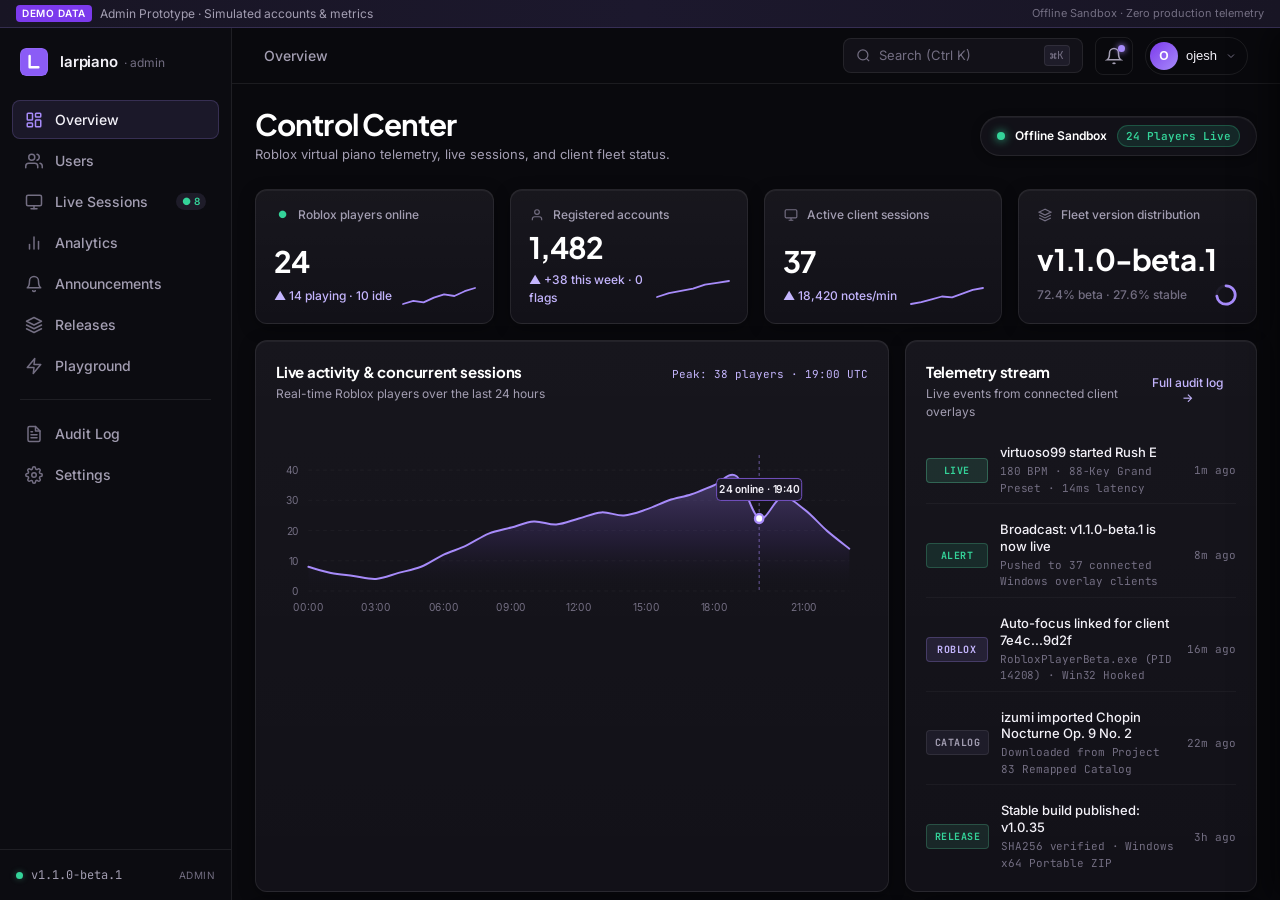
==== admin-preview/index.html @ d79ecd43 "feat(admin): track complete modern control center frontend assets and components" ====
<!DOCTYPE html>
<html lang="en">
<head>
  <meta charset="UTF-8" />
  <meta name="viewport" content="width=device-width, initial-scale=1.0" />
  <title>Larpiano Control Center — Admin Preview</title>
  <link rel="icon" type="image/svg+xml" href="assets/logo.svg" />

  <!-- Google Fonts: Plus Jakarta Sans, Inter & JetBrains Mono -->
  <link rel="preconnect" href="https://fonts.googleapis.com" />
  <link rel="preconnect" href="https://fonts.gstatic.com" crossorigin />
  <link href="https://fonts.googleapis.com/css2?family=Plus+Jakarta+Sans:wght@400;500;600;700;800&family=Inter:wght@400;500;600;700&family=JetBrains+Mono:wght@400;500;600&display=swap" rel="stylesheet" />

  <!-- CSS Design Tokens, Layout & Components -->
  <link rel="stylesheet" href="css/tokens.css?v=4.1.0" />
  <link rel="stylesheet" href="css/layout.css?v=4.1.0" />
  <link rel="stylesheet" href="css/components.css?v=4.1.0" />
  <link rel="stylesheet" href="css/pages.css?v=4.1.0" />
</head>
<body>

  <!-- Top Demo Data Indicator Banner -->
  <header class="demo-banner">
    <div class="demo-banner-left">
      <span class="demo-tag">DEMO DATA</span>
      <span class="demo-banner-text">Admin Prototype · Simulated accounts &amp; metrics</span>
    </div>
    <div class="demo-banner-right">
      <span>Offline Sandbox · Zero production telemetry</span>
    </div>
  </header>

  <!-- Main Application Frame -->
  <div class="app-layout">

    <!-- Left Navigation Rail -->
    <aside class="app-sidebar" id="app-sidebar">
      <!-- Brand Block -->
      <a href="#/overview" class="sidebar-brand">
        <img src="assets/logo.svg" alt="Larpiano" class="sidebar-logo-icon" />
        <div class="sidebar-brand-text">
          <span class="brand-name">larpiano</span>
          <span class="brand-desc">· admin</span>
        </div>
      </a>

      <!-- Primary Navigation -->
      <nav class="sidebar-nav-container">
        <!-- 1. Overview -->
        <a href="#/overview" class="nav-item active" data-route="overview">
          <span class="nav-icon">
            <svg width="18" height="18" viewBox="0 0 24 24" fill="none" stroke="currentColor" stroke-width="2" stroke-linecap="round" stroke-linejoin="round">
              <rect x="3" y="3" width="7" height="9" rx="1"/><rect x="14" y="3" width="7" height="5" rx="1"/><rect x="14" y="12" width="7" height="9" rx="1"/><rect x="3" y="16" width="7" height="5" rx="1"/>
            </svg>
          </span>
          <span class="nav-label">Overview</span>
        </a>

        <!-- 2. Users -->
        <a href="#/users" class="nav-item" data-route="users">
          <span class="nav-icon">
            <svg width="18" height="18" viewBox="0 0 24 24" fill="none" stroke="currentColor" stroke-width="2" stroke-linecap="round" stroke-linejoin="round">
              <path d="M17 21v-2a4 4 0 0 0-4-4H5a4 4 0 0 0-4 4v2"/><circle cx="9" cy="7" r="4"/><path d="M23 21v-2a4 4 0 0 0-3-3.87"/><path d="M16 3.13a4 4 0 0 1 0 7.75"/>
            </svg>
          </span>
          <span class="nav-label">Users</span>
        </a>

        <!-- 3. Live Sessions -->
        <a href="#/sessions" class="nav-item" data-route="sessions">
          <span class="nav-icon">
            <svg width="18" height="18" viewBox="0 0 24 24" fill="none" stroke="currentColor" stroke-width="2" stroke-linecap="round" stroke-linejoin="round">
              <rect x="2" y="3" width="20" height="14" rx="2"/><line x1="8" y1="21" x2="16" y2="21"/><line x1="12" y1="17" x2="12" y2="21"/>
            </svg>
          </span>
          <span class="nav-label">Live Sessions</span>
          <span class="nav-badge" style="color: var(--success); font-size: 10px;">● 8</span>
        </a>

        <!-- 4. Analytics -->
        <a href="#/analytics" class="nav-item" data-route="analytics">
          <span class="nav-icon">
            <svg width="18" height="18" viewBox="0 0 24 24" fill="none" stroke="currentColor" stroke-width="2" stroke-linecap="round" stroke-linejoin="round">
              <line x1="18" y1="20" x2="18" y2="10"/><line x1="12" y1="20" x2="12" y2="4"/><line x1="6" y1="20" x2="6" y2="14"/>
            </svg>
          </span>
          <span class="nav-label">Analytics</span>
        </a>

        <!-- 5. Announcements -->
        <a href="#/announcements" class="nav-item" data-route="announcements">
          <span class="nav-icon">
            <svg width="18" height="18" viewBox="0 0 24 24" fill="none" stroke="currentColor" stroke-width="2" stroke-linecap="round" stroke-linejoin="round">
              <path d="M18 8A6 6 0 0 0 6 8c0 7-3 9-3 9h18s-3-2-3-9"/><path d="M13.73 21a2 2 0 0 1-3.46 0"/>
            </svg>
          </span>
          <span class="nav-label">Announcements</span>
        </a>

        <!-- 6. Releases -->
        <a href="#/releases" class="nav-item" data-route="releases">
          <span class="nav-icon">
            <svg width="18" height="18" viewBox="0 0 24 24" fill="none" stroke="currentColor" stroke-width="2" stroke-linecap="round" stroke-linejoin="round">
              <polygon points="12 2 2 7 12 12 22 7 12 2"/><polyline points="2 17 12 22 22 17"/><polyline points="2 12 12 17 22 12"/>
            </svg>
          </span>
          <span class="nav-label">Releases</span>
        </a>

        <!-- 7. Playground -->
        <a href="#/playground" class="nav-item" data-route="playground">
          <span class="nav-icon">
            <svg width="18" height="18" viewBox="0 0 24 24" fill="none" stroke="currentColor" stroke-width="2" stroke-linecap="round" stroke-linejoin="round">
              <polygon points="13 2 3 14 12 14 11 22 21 10 12 10 13 2"/>
            </svg>
          </span>
          <span class="nav-label">Playground</span>
        </a>

        <!-- Divider -->
        <div class="sidebar-divider"></div>

        <!-- 8. Audit Log -->
        <a href="#/audit" class="nav-item" data-route="audit">
          <span class="nav-icon">
            <svg width="18" height="18" viewBox="0 0 24 24" fill="none" stroke="currentColor" stroke-width="2" stroke-linecap="round" stroke-linejoin="round">
              <path d="M14 2H6a2 2 0 0 0-2 2v16a2 2 0 0 0 2 2h12a2 2 0 0 0 2-2V8z"/><polyline points="14 2 14 8 20 8"/><line x1="16" y1="13" x2="8" y2="13"/><line x1="16" y1="17" x2="8" y2="17"/><polyline points="10 9 9 9 8 9"/>
            </svg>
          </span>
          <span class="nav-label">Audit Log</span>
        </a>

        <!-- 9. Settings -->
        <a href="#/settings" class="nav-item" data-route="settings">
          <span class="nav-icon">
            <svg width="18" height="18" viewBox="0 0 24 24" fill="none" stroke="currentColor" stroke-width="2" stroke-linecap="round" stroke-linejoin="round">
              <circle cx="12" cy="12" r="3"/><path d="M19.4 15a1.65 1.65 0 0 0 .33 1.82l.06.06a2 2 0 0 1 0 2.83 2 2 0 0 1-2.83 0l-.06-.06a1.65 1.65 0 0 0-1.82-.33 1.65 1.65 0 0 0-1 1.51V21a2 2 0 0 1-2 2 2 2 0 0 1-2-2v-.09A1.65 1.65 0 0 0 9 19.4a1.65 1.65 0 0 0-1.82.33l-.06.06a2 2 0 0 1-2.83 0 2 2 0 0 1 0-2.83l.06-.06a1.65 1.65 0 0 0 .33-1.82 1.65 1.65 0 0 0-1.51-1H3a2 2 0 0 1-2-2 2 2 0 0 1 2-2h.09A1.65 1.65 0 0 0 4.6 9a1.65 1.65 0 0 0-.33-1.82l-.06-.06a2 2 0 0 1 0-2.83 2 2 0 0 1 2.83 0l.06.06a1.65 1.65 0 0 0 1.82.33H9a1.65 1.65 0 0 0 1-1.51V3a2 2 0 0 1 2-2 2 2 0 0 1 2 2v.09a1.65 1.65 0 0 0 1 1.51 1.65 1.65 0 0 0 1.82-.33l.06-.06a2 2 0 0 1 2.83 0 2 2 0 0 1 0 2.83l-.06.06a1.65 1.65 0 0 0-.33 1.82V9a1.65 1.65 0 0 0 1.51 1H21a2 2 0 0 1 2 2 2 2 0 0 1-2 2h-.09a1.65 1.65 0 0 0-1.51 1z"/>
            </svg>
          </span>
          <span class="nav-label">Settings</span>
        </a>
      </nav>

      <!-- Sidebar Footer -->
      <footer class="sidebar-footer">
        <div class="sidebar-version">
          <span class="status-dot"></span>
          <span>v1.1.0-beta.1</span>
        </div>
        <span style="font-size: 10px; color: var(--subtle); text-transform: uppercase; letter-spacing: 0.05em;">Admin</span>
      </footer>
    </aside>

    <!-- Main Content Region -->
    <main class="app-main">
      <!-- Top Header -->
      <header class="app-header">
        <div class="header-left">
          <button id="mobile-menu-toggle" class="mobile-nav-toggle" aria-label="Toggle Menu">
            <svg width="20" height="20" viewBox="0 0 24 24" fill="none" stroke="currentColor" stroke-width="2"><line x1="3" y1="12" x2="21" y2="12"/><line x1="3" y1="6" x2="21" y2="21"/><line x1="3" y1="18" x2="21" y2="18"/></svg>
          </button>
          <div class="header-breadcrumb" id="header-breadcrumb">Overview</div>
        </div>

        <div class="header-right">
          <!-- Search Field Trigger -->
          <div class="header-search" id="header-search-bar" role="button" tabindex="0">
            <svg class="search-icon" viewBox="0 0 24 24" fill="none" stroke="currentColor" stroke-width="2">
              <circle cx="11" cy="11" r="8"/><line x1="21" y1="21" x2="16.65" y2="16.65"/>
            </svg>
            <span class="search-placeholder">Search (Ctrl K)</span>
            <span class="search-shortcut">⌘K</span>
          </div>

          <!-- Notification Bell -->
          <div style="position: relative;">
            <button class="header-btn" id="header-notif-btn" aria-label="Notifications">
              <svg width="18" height="18" viewBox="0 0 24 24" fill="none" stroke="currentColor" stroke-width="2">
                <path d="M18 8A6 6 0 0 0 6 8c0 7-3 9-3 9h18s-3-2-3-9"/><path d="M13.73 21a2 2 0 0 1-3.46 0"/>
              </svg>
              <span class="notification-badge"></span>
            </button>

            <!-- Notification Popover -->
            <div class="popover-menu" id="notif-popover" style="width: 300px; padding: 0;">
              <div style="padding: 10px 14px; border-bottom: 1px solid var(--border); font-size: 12px; font-weight: 600; color: var(--text); display: flex; justify-content: space-between;">
                <span>Notifications (Demo)</span>
                <span style="color: var(--accent-soft);">3 new</span>
              </div>
              <div id="notif-list"></div>
            </div>
          </div>

          <!-- Admin Profile Pill -->
          <div style="position: relative;">
            <button class="header-profile-btn" id="header-profile-btn">
              <div class="profile-avatar">O</div>
              <span class="profile-name">ojesh</span>
              <svg width="12" height="12" viewBox="0 0 24 24" fill="none" stroke="currentColor" stroke-width="2" style="color: var(--subtle);"><polyline points="6 9 12 15 18 9"/></svg>
            </button>

            <!-- Profile Popover -->
            <div class="popover-menu" id="profile-popover">
              <div style="padding: 8px 12px; border-bottom: 1px solid var(--border-subtle); margin-bottom: 4px;">
                <div style="font-size: 13px; font-weight: 600; color: var(--text);">ojesh (Owner)</div>
                <div style="font-size: 11px; color: var(--subtle);">admin@larpiano.internal</div>
              </div>
              <div class="popover-item" id="profile-action-settings">
                <span>⚙️</span> Control Center Settings
              </div>
              <div class="popover-item" id="profile-action-signout" style="color: var(--danger);">
                <span>🚪</span> Sign out (Demo)
              </div>
            </div>
          </div>
        </div>
      </header>

      <!-- Scrollable Page Container -->
      <section class="app-viewport" id="page-viewport">
        <!-- Rendered by active page module -->
      </section>
    </main>
  </div>

  <!-- Mobile Backdrop -->
  <div class="app-backdrop" id="app-backdrop"></div>

  <!-- Slide-Over User Detail Drawer -->
  <div class="drawer" id="user-drawer">
    <div class="drawer-header">
      <h3 style="font-size: var(--text-md); font-weight: 600; color: var(--text);">User Details</h3>
      <button class="btn btn-ghost btn-icon" id="drawer-close-btn" aria-label="Close">✕</button>
    </div>
    <div class="drawer-body" id="drawer-user-content">
      <!-- Populated dynamically -->
    </div>
  </div>
  <div class="app-backdrop" id="drawer-backdrop"></div>

  <!-- Announcement Composer Modal -->
  <div class="modal-overlay" id="announcement-modal">
    <div class="modal-card">
      <div class="modal-header">
        <h3 style="font-size: var(--text-md); font-weight: 600; color: var(--text);">Compose Announcement</h3>
        <button class="btn btn-ghost btn-icon" id="modal-anc-close-btn" aria-label="Close">✕</button>
      </div>
      <div class="modal-body">
        <div class="form-group">
          <label class="form-label">Announcement Title</label>
          <input type="text" id="anc-input-title" class="form-input" placeholder="e.g. v1.1.0-beta.2 is now available" />
        </div>
        <div class="form-group">
          <label class="form-label">Audience Target</label>
          <select id="anc-select-audience" class="form-select">
            <option value="Global">Global (All clients)</option>
            <option value="Beta testers">Beta testers</option>
            <option value="Selected opt-in group">Selected opt-in group</option>
          </select>
        </div>
        <div class="form-group">
          <label class="form-label">Message Content (Safe plain text)</label>
          <textarea id="anc-input-msg" class="form-textarea" placeholder="Write release notes or maintenance notice here..."></textarea>
        </div>

        <!-- Real-time Live Preview -->
        <div class="announcement-preview-box">
          <div class="announcement-preview-header">In-App Live Preview</div>
          <div style="font-size: 14px; font-weight: 600; color: var(--text); margin-bottom: 4px;" id="preview-anc-title">Announcement Title</div>
          <div style="font-size: 12px; color: var(--muted); margin-bottom: 8px;" id="preview-anc-msg">Announcement message content will appear here...</div>
          <div style="font-size: 10px; color: var(--subtle);">Target: <span id="preview-anc-aud" style="color: var(--accent-soft);">Global</span> · Safe rendering preview</div>
        </div>
      </div>
      <div class="modal-footer">
        <button class="btn btn-ghost" id="modal-anc-cancel-btn">Cancel</button>
        <button class="btn btn-secondary" id="modal-anc-save-draft">Save Draft</button>
        <button class="btn btn-primary" id="modal-anc-publish">Publish (Preview)</button>
      </div>
    </div>
  </div>

  <!-- Release Notes & Draft Modal -->
  <div class="modal-overlay" id="release-modal">
    <div class="modal-card">
      <div class="modal-header">
        <h3 id="modal-rel-title" style="font-size: var(--text-md); font-weight: 600; color: var(--text);">Release Details</h3>
        <button class="btn btn-ghost btn-icon" id="modal-rel-close-btn" aria-label="Close">✕</button>
      </div>
      <div class="modal-body" id="modal-rel-body">
        <!-- Injected dynamically -->
      </div>
      <div class="modal-footer">
        <button class="btn btn-secondary" id="modal-rel-done-btn">Done</button>
      </div>
    </div>
  </div>

  <!-- Command Palette / Global Search Modal (Ctrl + K) -->
  <div class="modal-overlay" id="search-modal">
    <div class="modal-card" style="max-width: 520px;">
      <div style="padding: 12px 16px; border-bottom: 1px solid var(--border); display: flex; align-items: center; gap: 10px;">
        <svg width="18" height="18" viewBox="0 0 24 24" fill="none" stroke="currentColor" stroke-width="2" style="color: var(--accent-soft);"><circle cx="11" cy="11" r="8"/><line x1="21" y1="21" x2="16.65" y2="16.65"/></svg>
        <input type="text" id="search-modal-input" placeholder="Type a page, user, or action..." style="flex: 1; background: transparent; border: none; outline: none; color: var(--text); font-size: 15px; font-family: var(--font-sans);" />
        <button class="btn btn-ghost btn-icon" id="search-modal-close" style="width: 24px; height: 24px; font-size: 12px;">✕</button>
      </div>
      <div id="search-modal-results" style="max-height: 340px; overflow-y: auto; padding: 8px;">
        <!-- Populated dynamically -->
      </div>
    </div>
  </div>

  <!-- Fullscreen Celebration Particles Canvas -->
  <canvas id="confetti-canvas"></canvas>

  <!-- ES Module Application Coordinator -->
  <script type="module" src="js/app.js?v=4.1.0"></script>
</body>
</html>
---- admin-preview/css/tokens.css ----
/* ==========================================================================
   LARPIANO CONTROL CENTER — DESIGN TOKENS
   Modern, Precision Audio/Gaming Admin System
   ========================================================================== */

:root {
  /* Color Palette — Deep OLED & Refined Charcoal */
  --bg: #09090D;             /* Main page background */
  --sidebar: #0C0C11;        /* Navigation rail */
  --surface: #121118;        /* Main cards and table surfaces */
  --surface-raised: #181622; /* Hovered / elevated cards */
  --surface-soft: #1E1C29;   /* Inputs, badges, secondary blocks */
  --surface-active: #252233; /* Active/pressed row state */
  --border: rgba(255, 255, 255, 0.08); /* Crisp modern border */
  --border-subtle: rgba(255, 255, 255, 0.04);
  --border-focus: #8B5CF6;
  --border-accent: rgba(167, 139, 250, 0.28);

  /* Text & Content */
  --text: #F3F1F8;           /* Primary text */
  --muted: #A39EB2;          /* Secondary supporting text */
  --subtle: #736E82;         /* Quiet timestamps & metadata */

  /* Lavender / Violet Accents */
  --accent: #A78BFA;         /* Primary accent */
  --accent-soft: #C4B5FD;    /* High-contrast lavender */
  --accent-deep: #7C3AED;    /* Deep purple */
  --accent-glow: rgba(167, 139, 250, 0.18);
  --accent-tint: rgba(167, 139, 250, 0.10);

  /* Status Colors */
  --success: #34D399;        /* Online / playing */
  --success-bg: rgba(52, 211, 153, 0.12);
  --warning: #FBBF24;        /* Idle / scheduled */
  --warning-bg: rgba(251, 191, 36, 0.12);
  --danger: #F87171;         /* Suspended / error */
  --danger-bg: rgba(248, 113, 113, 0.12);
  --offline: #6B7280;        /* Offline */

  /* Typography — Clean, Bold, Modern Sans */
  --font-display: "Plus Jakarta Sans", "Inter", -apple-system, BlinkMacSystemFont, "Segoe UI", sans-serif;
  --font-serif: "Plus Jakarta Sans", "Inter", sans-serif; /* Replaced spindly serif with modern display */
  --font-sans: "Inter", "Plus Jakarta Sans", -apple-system, BlinkMacSystemFont, sans-serif;
  --font-mono: "JetBrains Mono", ui-monospace, SFMono-Regular, Menlo, Consolas, monospace;

  /* Type Scale */
  --text-xs: 0.75rem;       /* 12px */
  --text-sm: 0.8125rem;     /* 13px */
  --text-base: 0.875rem;    /* 14px */
  --text-md: 0.9375rem;     /* 15px */
  --text-lg: 1.125rem;      /* 18px */
  --text-xl: 1.375rem;      /* 22px */
  --text-2xl: 1.75rem;      /* 28px */
  --text-3xl: 2.125rem;     /* 34px */
  --text-hero: 2.5rem;      /* 40px */

  /* Spacing Scale */
  --space-1: 0.25rem;       /* 4px */
  --space-2: 0.5rem;        /* 8px */
  --space-3: 0.75rem;       /* 12px */
  --space-4: 1rem;          /* 16px */
  --space-5: 1.25rem;       /* 20px */
  --space-6: 1.5rem;        /* 24px */
  --space-8: 2rem;          /* 32px */
  --space-10: 2.5rem;       /* 40px */

  /* Geometry & Radius */
  --radius-xs: 4px;
  --radius-sm: 6px;
  --radius-md: 8px;
  --radius-lg: 12px;
  --radius-xl: 16px;
  --radius-full: 9999px;

  /* Dimensions */
  --sidebar-width: 232px;
  --header-height: 56px;
  --content-max-width: 1440px;

  /* Transitions */
  --transition-fast: 140ms ease;
  --transition-normal: 200ms cubic-bezier(0.16, 1, 0.3, 1);
  --transition-slow: 320ms cubic-bezier(0.16, 1, 0.3, 1);
}

/* Compact mode */
body.density-compact {
  --space-4: 0.75rem;
  --space-5: 1rem;
  --space-6: 1.25rem;
  --space-8: 1.5rem;
  --text-base: 0.8125rem;
}
---- admin-preview/css/layout.css ----
/* ==========================================================================
   LARPIANO CONTROL CENTER — LAYOUT & SHELL
   ========================================================================== */

*, *::before, *::after {
  box-sizing: border-box;
  margin: 0;
  padding: 0;
}

html, body {
  height: 100%;
  width: 100%;
  background-color: var(--bg);
  color: var(--text);
  font-family: var(--font-sans);
  font-size: 16px;
  line-height: 1.5;
  -webkit-font-smoothing: antialiased;
  -moz-osx-font-smoothing: grayscale;
  overflow: hidden;
}

/* Prototype Banner */
.demo-banner {
  background: linear-gradient(90deg, #181524 0%, #1c182d 50%, #181524 100%);
  border-bottom: 1px solid rgba(167, 139, 250, 0.2);
  padding: 6px 16px;
  font-size: var(--text-xs);
  color: var(--accent-soft);
  display: flex;
  align-items: center;
  justify-content: space-between;
  height: 28px;
  z-index: 100;
  position: relative;
}

.demo-banner-left {
  display: flex;
  align-items: center;
  gap: var(--space-2);
}

.demo-tag {
  background: var(--accent-deep);
  color: #FFFFFF;
  font-weight: 600;
  font-size: 10px;
  padding: 1px 6px;
  border-radius: var(--radius-xs);
  letter-spacing: 0.05em;
  text-transform: uppercase;
}

.demo-banner-text {
  color: var(--muted);
}

.demo-banner-right {
  font-size: 11px;
  color: var(--subtle);
}

/* Main Layout Grid */
.app-layout {
  display: flex;
  height: calc(100vh - 28px);
  width: 100vw;
  overflow: hidden;
}

/* Sidebar */
.app-sidebar {
  width: var(--sidebar-width);
  min-width: var(--sidebar-width);
  background-color: var(--sidebar);
  border-right: 1px solid var(--border);
  display: flex;
  flex-direction: column;
  justify-content: space-between;
  user-select: none;
  z-index: 40;
  transition: transform var(--transition-normal);
}

.sidebar-brand {
  padding: var(--space-5) var(--space-5) var(--space-4) var(--space-5);
  display: flex;
  align-items: center;
  gap: var(--space-3);
  text-decoration: none;
}

.sidebar-logo-icon {
  width: 28px;
  height: 28px;
  border-radius: 6px;
  flex-shrink: 0;
}

.sidebar-brand-text {
  display: flex;
  align-items: baseline;
  gap: 6px;
}

.brand-name {
  font-family: var(--font-sans);
  font-size: var(--text-md);
  font-weight: 600;
  letter-spacing: -0.01em;
  color: var(--text);
}

.brand-desc {
  font-size: var(--text-xs);
  color: var(--subtle);
  font-weight: 400;
}

/* Navigation List */
.sidebar-nav-container {
  flex: 1;
  overflow-y: auto;
  padding: var(--space-2) var(--space-3);
  display: flex;
  flex-direction: column;
  gap: 2px;
}

.nav-item {
  display: flex;
  align-items: center;
  gap: var(--space-3);
  padding: 8px var(--space-3);
  border-radius: var(--radius-md);
  color: var(--muted);
  text-decoration: none;
  font-size: var(--text-base);
  font-weight: 500;
  transition: all var(--transition-fast);
  cursor: pointer;
  border: 1px solid transparent;
  position: relative;
}

.nav-item:hover {
  color: var(--text);
  background-color: var(--surface-raised);
}

.nav-item.active {
  color: var(--text);
  background-color: var(--accent-tint);
  border-color: rgba(167, 139, 250, 0.2);
}

.nav-item.active .nav-icon {
  color: var(--accent);
}

.nav-icon {
  width: 18px;
  height: 18px;
  display: flex;
  align-items: center;
  justify-content: center;
  color: var(--subtle);
  flex-shrink: 0;
  transition: color var(--transition-fast);
}

.nav-label {
  flex: 1;
  white-space: nowrap;
}

.nav-badge {
  font-size: 11px;
  font-weight: 600;
  padding: 1px 6px;
  border-radius: var(--radius-full);
  background: var(--surface-soft);
  color: var(--muted);
}

.sidebar-divider {
  height: 1px;
  background-color: var(--border);
  margin: var(--space-3) var(--space-2);
}

/* Sidebar Footer */
.sidebar-footer {
  padding: var(--space-4) var(--space-4);
  border-top: 1px solid var(--border);
  display: flex;
  align-items: center;
  justify-content: space-between;
}

.sidebar-version {
  display: flex;
  align-items: center;
  gap: 8px;
  font-size: var(--text-xs);
  color: var(--muted);
  font-family: var(--font-mono);
}

.status-dot {
  width: 7px;
  height: 7px;
  border-radius: var(--radius-full);
  background-color: var(--success);
  box-shadow: 0 0 6px rgba(85, 201, 154, 0.4);
}

/* Content Area */
.app-main {
  flex: 1;
  display: flex;
  flex-direction: column;
  min-width: 0;
  overflow: hidden;
  position: relative;
}

/* Top Header */
.app-header {
  height: var(--header-height);
  min-height: var(--header-height);
  background-color: var(--bg);
  border-bottom: 1px solid var(--border);
  padding: 0 var(--space-8);
  display: flex;
  align-items: center;
  justify-content: space-between;
  gap: var(--space-4);
  z-index: 30;
}

.header-left {
  display: flex;
  align-items: center;
  gap: var(--space-3);
}

.mobile-nav-toggle {
  display: none;
  background: transparent;
  border: 1px solid var(--border);
  color: var(--muted);
  width: 36px;
  height: 36px;
  border-radius: var(--radius-md);
  cursor: pointer;
  align-items: center;
  justify-content: center;
}

.header-breadcrumb {
  font-size: var(--text-base);
  color: var(--muted);
  font-weight: 500;
}

.header-right {
  display: flex;
  align-items: center;
  gap: var(--space-3);
}

/* Search Bar in Header */
.header-search {
  position: relative;
  display: flex;
  align-items: center;
  background-color: var(--surface);
  border: 1px solid var(--border);
  border-radius: var(--radius-md);
  padding: 6px 12px;
  width: 240px;
  transition: all var(--transition-fast);
  cursor: pointer;
}

.header-search:hover {
  border-color: var(--border-focus);
  background-color: var(--surface-raised);
}

.search-icon {
  width: 15px;
  height: 15px;
  color: var(--subtle);
  margin-right: 8px;
  flex-shrink: 0;
}

.search-placeholder {
  color: var(--subtle);
  font-size: var(--text-sm);
  flex: 1;
}

.search-shortcut {
  font-size: 11px;
  font-family: var(--font-mono);
  color: var(--subtle);
  background: var(--surface-soft);
  border: 1px solid var(--border);
  padding: 1px 5px;
  border-radius: var(--radius-xs);
}

/* Header Action Buttons */
.header-btn {
  background: transparent;
  border: 1px solid var(--border);
  color: var(--muted);
  width: 38px;
  height: 38px;
  border-radius: var(--radius-md);
  display: flex;
  align-items: center;
  justify-content: center;
  cursor: pointer;
  position: relative;
  transition: all var(--transition-fast);
}

.header-btn:hover {
  background-color: var(--surface-raised);
  color: var(--text);
  border-color: var(--accent-deep);
}

.notification-badge {
  position: absolute;
  top: 7px;
  right: 7px;
  width: 7px;
  height: 7px;
  border-radius: var(--radius-full);
  background-color: var(--accent);
  box-shadow: 0 0 6px var(--accent);
}

/* Admin Profile Trigger */
.header-profile-btn {
  display: flex;
  align-items: center;
  gap: 8px;
  background: transparent;
  border: 1px solid var(--border);
  padding: 4px 10px 4px 4px;
  border-radius: var(--radius-full);
  cursor: pointer;
  transition: all var(--transition-fast);
}

.header-profile-btn:hover {
  border-color: var(--accent-deep);
  background-color: var(--surface-raised);
}

.profile-avatar {
  width: 28px;
  height: 28px;
  border-radius: var(--radius-full);
  background: linear-gradient(135deg, #7C3AED 0%, #A78BFA 100%);
  color: #FFFFFF;
  display: flex;
  align-items: center;
  justify-content: center;
  font-size: 12px;
  font-weight: 600;
}

.profile-name {
  font-size: var(--text-sm);
  color: var(--text);
  font-weight: 500;
}

/* Page Viewport Area */
.app-viewport {
  flex: 1;
  overflow-y: auto;
  overflow-x: hidden;
  padding: clamp(16px, 1.8vw, 24px);
  position: relative;
}

.content-container {
  max-width: var(--content-max-width);
  margin: 0 auto;
  display: flex;
  flex-direction: column;
  gap: var(--space-6);
}

/* Backdrop for Mobile Nav & Modals */
.app-backdrop {
  position: fixed;
  inset: 0;
  background: rgba(11, 11, 15, 0.7);
  backdrop-filter: blur(4px);
  z-index: 50;
  opacity: 0;
  pointer-events: none;
  transition: opacity var(--transition-fast);
}

.app-backdrop.visible {
  opacity: 1;
  pointer-events: auto;
}

/* Responsive Styles */
@media (max-width: 1024px) {
  .app-header {
    padding: 0 var(--space-5);
  }
  .app-viewport {
    padding: var(--space-5);
  }
}

@media (max-width: 768px) {
  .mobile-nav-toggle {
    display: flex;
  }
  .app-sidebar {
    position: fixed;
    top: 28px;
    bottom: 0;
    left: 0;
    transform: translateX(-100%);
    box-shadow: 0 10px 30px rgba(0, 0, 0, 0.5);
  }
  .app-sidebar.open {
    transform: translateX(0);
  }
  .header-search {
    display: none;
  }
  .profile-name {
    display: none;
  }
}
---- admin-preview/css/components.css ----
/* ==========================================================================
   LARPIANO CONTROL CENTER — REUSABLE COMPONENTS
   ========================================================================== */

/* --- Card Base --- */
.card {
  background: linear-gradient(180deg, rgba(255, 255, 255, 0.02) 0%, rgba(255, 255, 255, 0) 100%), var(--surface);
  border: 1px solid var(--border);
  border-radius: var(--radius-lg);
  box-shadow: 0 4px 16px rgba(0, 0, 0, 0.35), inset 0 1px 0 rgba(255, 255, 255, 0.05);
  padding: var(--space-5);
  position: relative;
  transition: all var(--transition-fast);
}

.card:hover {
  border-color: rgba(167, 139, 250, 0.3);
  box-shadow: 0 8px 24px rgba(0, 0, 0, 0.45), inset 0 1px 0 rgba(167, 139, 250, 0.15);
}

.card-header {
  display: flex;
  align-items: center;
  justify-content: space-between;
  margin-bottom: var(--space-3);
}

.card-title {
  font-family: var(--font-display);
  font-size: var(--text-md);
  font-weight: 700;
  color: #FFFFFF;
  letter-spacing: -0.015em;
}

.card-subtitle {
  font-size: var(--text-xs);
  color: var(--muted);
  margin-top: 2px;
}

/* --- KPI Card --- */
.kpi-grid {
  display: grid;
  grid-template-columns: repeat(4, 1fr);
  gap: var(--space-4);
  margin-bottom: var(--space-4);
}

.kpi-card {
  background: linear-gradient(180deg, rgba(255, 255, 255, 0.025) 0%, rgba(255, 255, 255, 0) 100%), var(--surface);
  border: 1px solid var(--border);
  border-radius: var(--radius-lg);
  box-shadow: 0 4px 16px rgba(0, 0, 0, 0.35), inset 0 1px 0 rgba(255, 255, 255, 0.05);
  padding: 16px 18px;
  display: flex;
  flex-direction: column;
  justify-content: space-between;
  min-height: 110px;
  position: relative;
  overflow: hidden;
  transition: all var(--transition-fast);
}

.kpi-card:hover {
  background-color: var(--surface-raised);
  border-color: rgba(167, 139, 250, 0.35);
  box-shadow: 0 8px 24px rgba(0, 0, 0, 0.45), inset 0 1px 0 rgba(167, 139, 250, 0.15);
  transform: translateY(-1px);
}

.kpi-top {
  display: flex;
  align-items: center;
  justify-content: space-between;
  margin-bottom: var(--space-2);
}

.kpi-label-group {
  display: flex;
  align-items: center;
  gap: 8px;
}

.kpi-icon {
  width: 16px;
  height: 16px;
  color: var(--subtle);
  display: flex;
  align-items: center;
  justify-content: center;
}

.kpi-label {
  font-size: var(--text-xs);
  color: var(--muted);
  font-weight: 500;
}

.kpi-body {
  display: flex;
  align-items: baseline;
  justify-content: space-between;
  margin-top: auto;
}

.kpi-value {
  font-family: var(--font-display);
  font-size: 1.85rem;
  font-weight: 700;
  letter-spacing: -0.03em;
  color: #FFFFFF;
  line-height: 1.05;
}

.kpi-footer {
  display: flex;
  align-items: center;
  justify-content: space-between;
  margin-top: 8px;
}

.kpi-delta {
  font-size: var(--text-xs);
  display: inline-flex;
  align-items: center;
  gap: 3px;
  font-weight: 500;
}

.kpi-delta.positive {
  color: var(--accent-soft);
}

.kpi-delta.neutral {
  color: var(--subtle);
}

.kpi-sparkline {
  width: 72px;
  height: 22px;
  overflow: visible;
}

.kpi-mini-donut {
  width: 24px;
  height: 24px;
}

/* --- Buttons --- */
.btn {
  display: inline-flex;
  align-items: center;
  justify-content: center;
  gap: var(--space-2);
  padding: 8px 16px;
  font-size: var(--text-sm);
  font-weight: 500;
  border-radius: var(--radius-md);
  border: 1px solid transparent;
  cursor: pointer;
  transition: all var(--transition-fast);
  text-decoration: none;
  line-height: 1.2;
  user-select: none;
  font-family: var(--font-sans);
}

.btn:disabled {
  opacity: 0.5;
  cursor: not-allowed;
}

.btn-primary {
  background: linear-gradient(135deg, #A78BFA 0%, #8B5CF6 100%);
  color: #0B0B0F;
  font-weight: 600;
  border-color: rgba(255, 255, 255, 0.1);
  box-shadow: 0 1px 3px rgba(0, 0, 0, 0.3);
}

.btn-primary:hover:not(:disabled) {
  background: linear-gradient(135deg, #C4B5FD 0%, #A78BFA 100%);
  box-shadow: 0 2px 8px rgba(167, 139, 250, 0.3);
}

.btn-secondary {
  background-color: var(--surface-soft);
  border-color: var(--border);
  color: var(--text);
}

.btn-secondary:hover:not(:disabled) {
  background-color: var(--surface-raised);
  border-color: var(--accent-deep);
}

.btn-ghost {
  background: transparent;
  color: var(--muted);
}

.btn-ghost:hover:not(:disabled) {
  color: var(--text);
  background-color: var(--surface-raised);
}

.btn-danger-ghost {
  background: transparent;
  color: var(--danger);
  border: 1px solid rgba(228, 122, 135, 0.2);
}

.btn-danger-ghost:hover:not(:disabled) {
  background: var(--danger-bg);
  border-color: var(--danger);
}

.btn-sm {
  padding: 5px 10px;
  font-size: var(--text-xs);
}

.btn-icon {
  width: 32px;
  height: 32px;
  padding: 0;
  border-radius: var(--radius-md);
  display: inline-flex;
  align-items: center;
  justify-content: center;
}

/* --- Badges & Pills --- */
.badge {
  display: inline-flex;
  align-items: center;
  gap: 5px;
  padding: 2px 8px;
  font-size: 11px;
  font-weight: 500;
  border-radius: var(--radius-full);
  line-height: 1.3;
}

.badge-online {
  background-color: var(--success-bg);
  color: var(--success);
  border: 1px solid rgba(85, 201, 154, 0.25);
}

.badge-playing {
  background-color: rgba(85, 201, 154, 0.15);
  color: var(--success);
  border: 1px solid rgba(85, 201, 154, 0.35);
}

.badge-idle {
  background-color: var(--warning-bg);
  color: var(--warning);
  border: 1px solid rgba(230, 184, 107, 0.25);
}

.badge-offline {
  background-color: rgba(101, 98, 113, 0.15);
  color: var(--muted);
  border: 1px solid rgba(101, 98, 113, 0.25);
}

.badge-role-admin {
  background-color: rgba(167, 139, 250, 0.15);
  color: var(--accent-soft);
  border: 1px solid rgba(167, 139, 250, 0.3);
}

.badge-role-tester {
  background-color: rgba(139, 92, 246, 0.15);
  color: #DDD6FE;
  border: 1px solid rgba(139, 92, 246, 0.3);
}

.badge-role-user {
  background-color: var(--surface-soft);
  color: var(--muted);
  border: 1px solid var(--border);
}

.badge-channel-beta {
  background-color: rgba(167, 139, 250, 0.12);
  color: var(--accent-soft);
  border: 1px solid rgba(167, 139, 250, 0.25);
}

.badge-channel-stable {
  background-color: rgba(85, 201, 154, 0.12);
  color: var(--success);
  border: 1px solid rgba(85, 201, 154, 0.25);
}

.badge-tempo {
  background-color: var(--surface-soft);
  color: #D1CFDB;
  border: 1px solid var(--border);
  font-family: var(--font-mono);
  font-size: 11px;
  font-weight: 500;
  padding: 2px 7px;
  border-radius: var(--radius-xs);
  letter-spacing: -0.01em;
}

.badge-tempo-boost {
  background-color: rgba(167, 139, 250, 0.14);
  color: var(--accent-soft);
  border: 1px solid rgba(167, 139, 250, 0.35);
  font-family: var(--font-mono);
  font-size: 11px;
  font-weight: 600;
  padding: 2px 7px;
  border-radius: var(--radius-xs);
  letter-spacing: -0.01em;
}

.piano-mapping-text {
  font-family: var(--font-sans);
  font-size: 13px;
  font-weight: 500;
  color: #DDD9EC;
}

.status-indicator-dot {
  width: 6px;
  height: 6px;
  border-radius: var(--radius-full);
}

.status-indicator-dot.online { background-color: var(--success); }
.status-indicator-dot.playing { background-color: var(--success); box-shadow: 0 0 6px var(--success); }
.status-indicator-dot.idle { background-color: var(--warning); }
.status-indicator-dot.offline { background-color: var(--offline); }

/* --- Tables --- */
.table-container {
  width: 100%;
  overflow-x: auto;
  border-radius: var(--radius-lg);
  border: 1px solid var(--border);
  background-color: var(--surface);
}

.data-table {
  width: 100%;
  border-collapse: collapse;
  text-align: left;
  font-size: var(--text-sm);
}

.data-table th {
  padding: 12px 16px;
  color: var(--muted);
  font-weight: 500;
  font-size: var(--text-xs);
  text-transform: uppercase;
  letter-spacing: 0.04em;
  background-color: rgba(20, 20, 27, 0.7);
  border-bottom: 1px solid var(--border);
  white-space: nowrap;
}

.data-table td {
  padding: 12px 16px;
  color: var(--text);
  border-bottom: 1px solid var(--border-subtle);
  vertical-align: middle;
}

.data-table tbody tr {
  transition: background-color var(--transition-fast);
}

.data-table tbody tr:hover {
  background-color: var(--surface-raised);
}

.data-table tbody tr.clickable {
  cursor: pointer;
}

.data-table tbody tr:last-child td {
  border-bottom: none;
}

.cell-meta {
  font-size: var(--text-xs);
  color: var(--subtle);
}

.cell-mono {
  font-family: var(--font-mono);
  font-size: var(--text-xs);
  color: var(--accent-soft);
}

/* --- Filter & Search Toolbar --- */
.toolbar {
  display: flex;
  align-items: center;
  justify-content: space-between;
  gap: var(--space-4);
  flex-wrap: wrap;
}

.toolbar-group {
  display: flex;
  align-items: center;
  gap: var(--space-2);
}

.input-search {
  display: flex;
  align-items: center;
  background-color: var(--surface);
  border: 1px solid var(--border);
  border-radius: var(--radius-md);
  padding: 6px 12px;
  min-width: 240px;
}

.input-search input {
  background: transparent;
  border: none;
  outline: none;
  color: var(--text);
  font-size: var(--text-sm);
  width: 100%;
  margin-left: 8px;
  font-family: var(--font-sans);
}

.input-search input::placeholder {
  color: var(--subtle);
}

.filter-pills {
  display: flex;
  background: var(--surface);
  border: 1px solid var(--border);
  border-radius: var(--radius-md);
  padding: 2px;
  gap: 2px;
}

.filter-pill {
  padding: 4px 10px;
  font-size: var(--text-xs);
  font-weight: 500;
  color: var(--muted);
  background: transparent;
  border: none;
  border-radius: var(--radius-sm);
  cursor: pointer;
  transition: all var(--transition-fast);
}

.filter-pill:hover {
  color: var(--text);
}

.filter-pill.active {
  background-color: var(--surface-soft);
  color: var(--text);
  font-weight: 600;
  box-shadow: 0 1px 2px rgba(0, 0, 0, 0.2);
}

/* --- Drawer (Slide-Over Panel) --- */
.drawer {
  position: fixed;
  top: 28px;
  right: 0;
  bottom: 0;
  width: 440px;
  max-width: 100vw;
  background-color: var(--surface);
  border-left: 1px solid var(--border);
  box-shadow: -10px 0 30px rgba(0, 0, 0, 0.5);
  z-index: 60;
  transform: translateX(100%);
  transition: transform var(--transition-normal);
  display: flex;
  flex-direction: column;
}

.drawer.open {
  transform: translateX(0);
}

.drawer-header {
  padding: var(--space-5);
  border-bottom: 1px solid var(--border);
  display: flex;
  align-items: center;
  justify-content: space-between;
}

.drawer-body {
  padding: var(--space-5);
  overflow-y: auto;
  flex: 1;
  display: flex;
  flex-direction: column;
  gap: var(--space-5);
}

.drawer-footer {
  padding: var(--space-4) var(--space-5);
  border-top: 1px solid var(--border);
  display: flex;
  align-items: center;
  justify-content: flex-end;
  gap: var(--space-3);
  background-color: var(--sidebar);
}

.drawer-section-title {
  font-size: var(--text-xs);
  text-transform: uppercase;
  letter-spacing: 0.05em;
  color: var(--subtle);
  font-weight: 600;
  margin-bottom: var(--space-2);
}

.drawer-prop-row {
  display: flex;
  justify-content: space-between;
  padding: 8px 0;
  border-bottom: 1px solid var(--border-subtle);
  font-size: var(--text-sm);
}

.drawer-prop-label {
  color: var(--muted);
}

.drawer-prop-val {
  color: var(--text);
  font-weight: 500;
}

/* --- Modals --- */
.modal-overlay {
  position: fixed;
  inset: 0;
  background: rgba(11, 11, 15, 0.75);
  backdrop-filter: blur(4px);
  z-index: 70;
  display: flex;
  align-items: center;
  justify-content: center;
  opacity: 0;
  pointer-events: none;
  transition: opacity var(--transition-fast);
  padding: var(--space-4);
}

.modal-overlay.open {
  opacity: 1;
  pointer-events: auto;
}

.modal-card {
  background-color: var(--surface);
  border: 1px solid var(--border);
  border-radius: var(--radius-lg);
  width: 100%;
  max-width: 580px;
  max-height: 90vh;
  display: flex;
  flex-direction: column;
  box-shadow: 0 20px 40px rgba(0, 0, 0, 0.6);
  transform: scale(0.96);
  transition: transform var(--transition-fast);
}

.modal-overlay.open .modal-card {
  transform: scale(1);
}

.modal-header {
  padding: var(--space-5);
  border-bottom: 1px solid var(--border);
  display: flex;
  align-items: center;
  justify-content: space-between;
}

.modal-body {
  padding: var(--space-5);
  overflow-y: auto;
  display: flex;
  flex-direction: column;
  gap: var(--space-4);
}

.modal-footer {
  padding: var(--space-4) var(--space-5);
  border-top: 1px solid var(--border);
  display: flex;
  align-items: center;
  justify-content: flex-end;
  gap: var(--space-3);
  background-color: var(--sidebar);
}

/* Form Controls in Modal */
.form-group {
  display: flex;
  flex-direction: column;
  gap: 6px;
}

.form-label {
  font-size: var(--text-xs);
  font-weight: 500;
  color: var(--muted);
}

.form-input, .form-textarea, .form-select {
  background-color: var(--surface-soft);
  border: 1px solid var(--border);
  border-radius: var(--radius-md);
  padding: 8px 12px;
  color: var(--text);
  font-family: var(--font-sans);
  font-size: var(--text-sm);
  outline: none;
  transition: border-color var(--transition-fast);
}

.form-input:focus, .form-textarea:focus, .form-select:focus {
  border-color: var(--accent);
}

.form-textarea {
  min-height: 100px;
  resize: vertical;
}

/* --- Toast Container --- */
.toast-container {
  position: fixed;
  bottom: 24px;
  right: 24px;
  display: flex;
  flex-direction: column;
  gap: 8px;
  z-index: 100;
  pointer-events: none;
}

.toast {
  pointer-events: auto;
  background-color: var(--surface-raised);
  border: 1px solid var(--accent-deep);
  color: var(--text);
  padding: 10px 16px;
  border-radius: var(--radius-md);
  box-shadow: 0 8px 24px rgba(0, 0, 0, 0.5);
  font-size: var(--text-sm);
  display: flex;
  align-items: center;
  gap: 10px;
  min-width: 260px;
  max-width: 380px;
  animation: toastSlideIn 240ms cubic-bezier(0.16, 1, 0.3, 1);
}

@keyframes toastSlideIn {
  from {
    transform: translateY(20px);
    opacity: 0;
  }
  to {
    transform: translateY(0);
    opacity: 1;
  }
}

/* --- Popover Dropdowns --- */
.popover-menu {
  position: absolute;
  top: calc(100% + 8px);
  right: 0;
  background-color: var(--surface);
  border: 1px solid var(--border);
  border-radius: var(--radius-md);
  padding: 6px;
  box-shadow: 0 10px 30px rgba(0, 0, 0, 0.5);
  min-width: 200px;
  z-index: 50;
  display: none;
}

.popover-menu.open {
  display: block;
}

.popover-item {
  display: flex;
  align-items: center;
  gap: 8px;
  padding: 8px 12px;
  color: var(--muted);
  font-size: var(--text-sm);
  border-radius: var(--radius-sm);
  cursor: pointer;
  text-decoration: none;
  transition: all var(--transition-fast);
}

.popover-item:hover {
  background-color: var(--surface-raised);
  color: var(--text);
}

/* Fullscreen Confetti Canvas */
#confetti-canvas {
  position: fixed;
  top: 0;
  left: 0;
  width: 100vw;
  height: 100vh;
  pointer-events: none;
  z-index: 999;
}
---- admin-preview/css/pages.css ----
/* ==========================================================================
   LARPIANO CONTROL CENTER — PAGE SPECIFIC STYLES
   ========================================================================== */

/* --- OVERVIEW PAGE --- */
.overview-hero {
  display: flex;
  align-items: center;
  justify-content: space-between;
  margin-bottom: var(--space-4);
  position: relative;
  overflow: hidden;
  padding-bottom: var(--space-2);
}

.overview-hero-text {
  max-width: 580px;
  z-index: 2;
}

/* Modern Page Title */
.page-title {
  font-family: var(--font-display);
  font-size: 1.85rem;
  font-weight: 700;
  line-height: 1.15;
  color: #FFFFFF;
  letter-spacing: -0.03em;
  margin-bottom: 4px;
}

.page-subtitle {
  font-size: var(--text-sm);
  color: var(--muted);
  font-weight: 400;
  line-height: 1.5;
}

/* Modern Hero Status Pill */
.hero-status-pill {
  display: inline-flex;
  align-items: center;
  gap: 10px;
  background: var(--surface);
  border: 1px solid var(--border);
  box-shadow: 0 2px 10px rgba(0, 0, 0, 0.3), inset 0 1px 0 rgba(255, 255, 255, 0.05);
  padding: 8px 16px;
  border-radius: var(--radius-full);
  z-index: 2;
  transition: all var(--transition-fast);
}

.hero-status-pill:hover {
  border-color: rgba(52, 211, 153, 0.4);
  background: var(--surface-raised);
}

.live-pulse-dot {
  width: 8px;
  height: 8px;
  border-radius: 50%;
  background: #34D399;
  box-shadow: 0 0 10px #34D399;
  animation: pulse-glow 2s infinite ease-in-out;
}

@keyframes pulse-glow {
  0%, 100% { opacity: 1; transform: scale(1); }
  50% { opacity: 0.6; transform: scale(0.9); }
}

.hero-status-text {
  font-family: var(--font-sans);
  font-size: 12px;
  font-weight: 600;
  color: #FFFFFF;
}

.hero-status-sub {
  font-family: var(--font-mono);
  font-size: 11px;
  font-weight: 600;
  color: #34D399;
  background: rgba(52, 211, 153, 0.12);
  border: 1px solid rgba(52, 211, 153, 0.25);
  padding: 2px 8px;
  border-radius: var(--radius-full);
}

.overview-wave-art {
  width: 380px;
  height: 100px;
  opacity: 0.9;
  pointer-events: none;
  flex-shrink: 0;
}

/* Event Tag */
.event-tag {
  display: inline-flex;
  align-items: center;
  justify-content: center;
  font-family: var(--font-mono);
  font-size: 10px;
  font-weight: 700;
  letter-spacing: 0.05em;
  padding: 4px 8px;
  border-radius: var(--radius-xs);
  min-width: 62px;
  text-align: center;
  flex-shrink: 0;
}

/* Overview Main Section (Charts + Events) */
.overview-analytics-row {
  display: grid;
  grid-template-columns: 1.8fr 1fr;
  gap: var(--space-4);
  align-items: stretch;
  margin-bottom: var(--space-4);
}

/* Activity Chart Card */
.activity-chart-card {
  display: flex;
  flex-direction: column;
}

.chart-header {
  display: flex;
  align-items: baseline;
  justify-content: space-between;
  margin-bottom: var(--space-4);
}

.chart-container {
  width: 100%;
  height: 200px;
  position: relative;
  overflow: visible;
}

.svg-chart {
  width: 100%;
  height: 100%;
  overflow: visible;
}

.chart-axis-text {
  font-family: var(--font-sans);
  font-size: 11px;
  fill: var(--subtle);
}

.chart-grid-line {
  stroke: var(--border-subtle);
  stroke-dasharray: 4, 4;
}

.chart-tooltip-group {
  pointer-events: none;
  transition: opacity 120ms ease;
}

/* Recent Events List */
.events-card {
  display: flex;
  flex-direction: column;
}

.events-list {
  display: flex;
  flex-direction: column;
  gap: 10px;
  flex: 1;
  padding-top: 4px;
}

.event-item {
  display: flex;
  align-items: center;
  gap: 12px;
  padding: 7px 0;
  border-bottom: 1px solid var(--border-subtle);
}

.event-item:last-child {
  border-bottom: none;
  padding-bottom: 0;
}

.event-icon-box {
  width: 28px;
  height: 28px;
  border-radius: var(--radius-sm);
  background-color: var(--surface-soft);
  color: var(--accent-soft);
  display: flex;
  align-items: center;
  justify-content: center;
  flex-shrink: 0;
  font-size: 13px;
}

.event-content {
  flex: 1;
  min-width: 0;
}

.event-title {
  font-size: var(--text-sm);
  font-weight: 500;
  color: var(--text);
  line-height: 1.3;
}

.event-subtitle {
  font-family: var(--font-mono);
  font-size: 11px;
  color: var(--subtle);
  margin-top: 2px;
  letter-spacing: -0.01em;
}

.event-time {
  font-family: var(--font-mono);
  font-size: 11px;
  color: var(--subtle);
  white-space: nowrap;
}

/* Overview Lower Row */
.overview-lower-row {
  display: grid;
  grid-template-columns: 2fr 1fr;
  gap: var(--space-4);
  align-items: start;
}

.quick-actions-card {
  display: flex;
  flex-direction: column;
}

.quick-actions-grid {
  display: grid;
  grid-template-columns: 1fr;
  gap: 8px;
}

.quick-action-btn {
  display: flex;
  align-items: center;
  justify-content: space-between;
  padding: 10px 14px;
  background-color: var(--surface-soft);
  border: 1px solid var(--border);
  border-radius: var(--radius-md);
  color: var(--text);
  font-size: var(--text-sm);
  font-weight: 500;
  cursor: pointer;
  transition: all var(--transition-fast);
  text-decoration: none;
}

.quick-action-btn:hover {
  background-color: var(--surface-raised);
  border-color: var(--accent);
  color: var(--accent-soft);
}

/* --- BANNER COMPONENT (Live Sessions & Safety notices) --- */
.info-banner {
  background-color: var(--surface-soft);
  border: 1px solid var(--border);
  border-left: 3px solid var(--accent);
  border-radius: var(--radius-md);
  padding: 12px 16px;
  display: flex;
  align-items: flex-start;
  gap: 12px;
  font-size: var(--text-sm);
  color: var(--muted);
  line-height: 1.4;
}

.info-banner.warning {
  border-left-color: var(--warning);
}

.info-banner-icon {
  color: var(--accent);
  margin-top: 2px;
  flex-shrink: 0;
}

/* --- ANALYTICS PAGE --- */
.analytics-metrics-row {
  display: grid;
  grid-template-columns: repeat(3, 1fr);
  gap: var(--space-4);
}

.analytics-charts-grid {
  display: grid;
  grid-template-columns: 2fr 1fr;
  gap: var(--space-4);
}

.donut-chart-container {
  display: flex;
  flex-direction: column;
  align-items: center;
  justify-content: center;
  position: relative;
  height: 240px;
}

.donut-legend {
  display: flex;
  flex-direction: column;
  gap: 8px;
  width: 100%;
  margin-top: var(--space-4);
}

.legend-item {
  display: flex;
  align-items: center;
  justify-content: space-between;
  font-size: var(--text-xs);
}

.legend-color-dot {
  width: 8px;
  height: 8px;
  border-radius: var(--radius-full);
  display: inline-block;
  margin-right: 6px;
}

/* --- ANNOUNCEMENTS PAGE --- */
.announcements-grid {
  display: flex;
  flex-direction: column;
  gap: var(--space-4);
}

.announcement-card {
  background-color: var(--surface);
  border: 1px solid var(--border);
  border-radius: var(--radius-lg);
  padding: var(--space-5);
  display: flex;
  align-items: flex-start;
  gap: var(--space-4);
  transition: all var(--transition-fast);
}

.announcement-card:hover {
  border-color: rgba(167, 139, 250, 0.3);
  background-color: var(--surface-raised);
}

.announcement-icon-badge {
  width: 40px;
  height: 40px;
  border-radius: var(--radius-md);
  background-color: var(--surface-soft);
  color: var(--accent);
  display: flex;
  align-items: center;
  justify-content: center;
  font-size: 18px;
  flex-shrink: 0;
}

.announcement-main {
  flex: 1;
}

.announcement-top {
  display: flex;
  align-items: center;
  gap: 8px;
  margin-bottom: 6px;
}

.announcement-title {
  font-size: var(--text-md);
  font-weight: 600;
  color: var(--text);
}

.announcement-message {
  font-size: var(--text-sm);
  color: var(--muted);
  line-height: 1.5;
  margin-bottom: 10px;
}

.announcement-meta {
  font-size: var(--text-xs);
  color: var(--subtle);
  display: flex;
  align-items: center;
  gap: 16px;
}

/* In-App Live Announcement Preview box */
.announcement-preview-box {
  background: #14131D;
  border: 1px solid var(--accent-deep);
  border-radius: var(--radius-md);
  padding: 14px 18px;
  margin-top: 10px;
  box-shadow: 0 4px 20px rgba(0, 0, 0, 0.4);
}

.announcement-preview-header {
  font-size: 11px;
  text-transform: uppercase;
  letter-spacing: 0.05em;
  color: var(--accent-soft);
  margin-bottom: 8px;
  font-weight: 600;
}

/* --- ADMIN PLAYGROUND PAGE --- */
.playground-grid {
  display: grid;
  grid-template-columns: repeat(3, 1fr);
  gap: var(--space-4);
}

.playground-card {
  background-color: var(--surface);
  border: 1px solid var(--border);
  border-radius: var(--radius-lg);
  padding: var(--space-5);
  display: flex;
  flex-direction: column;
  justify-content: space-between;
  min-height: 180px;
  transition: all var(--transition-fast);
}

.playground-card:hover {
  border-color: rgba(167, 139, 250, 0.4);
  background-color: var(--surface-raised);
}

.playground-card-top {
  display: flex;
  align-items: flex-start;
  gap: var(--space-3);
  margin-bottom: var(--space-3);
}

.playground-card-icon {
  width: 36px;
  height: 36px;
  border-radius: var(--radius-md);
  background-color: var(--surface-soft);
  color: var(--accent);
  display: flex;
  align-items: center;
  justify-content: center;
  font-size: 16px;
  flex-shrink: 0;
}

.playground-card-title {
  font-size: var(--text-base);
  font-weight: 600;
  color: var(--text);
}

.playground-card-desc {
  font-size: var(--text-xs);
  color: var(--muted);
  margin-top: 4px;
  line-height: 1.4;
}

.playground-card-footer {
  display: flex;
  align-items: center;
  justify-content: space-between;
  margin-top: auto;
  padding-top: var(--space-3);
  border-top: 1px solid var(--border-subtle);
}

.playground-duration {
  font-size: var(--text-xs);
  color: var(--subtle);
}

/* Piano Visualizer Banner during Playground Celebration */
.piano-visualizer {
  position: fixed;
  bottom: 0;
  left: 0;
  right: 0;
  height: 70px;
  background: #111018;
  border-top: 2px solid var(--accent);
  display: flex;
  justify-content: center;
  align-items: flex-end;
  gap: 3px;
  padding-bottom: 8px;
  z-index: 200;
  box-shadow: 0 -10px 30px rgba(0, 0, 0, 0.6);
  animation: slideUp 200ms ease;
}

@keyframes slideUp {
  from { transform: translateY(100%); }
  to { transform: translateY(0); }
}

.piano-key {
  width: 22px;
  height: 52px;
  background: #F2F0F7;
  border-radius: 0 0 3px 3px;
  box-shadow: 0 2px 4px rgba(0,0,0,0.5);
  transition: transform 80ms ease, background 80ms ease;
}

.piano-key.black {
  width: 14px;
  height: 34px;
  background: #1e1b29;
  margin: 0 -7px;
  z-index: 2;
}

.piano-key.active {
  background: #A78BFA !important;
  transform: translateY(3px);
  box-shadow: 0 0 10px #A78BFA;
}

/* --- SETTINGS PAGE --- */
.settings-grid {
  display: grid;
  grid-template-columns: 1fr;
  gap: var(--space-5);
  max-width: 840px;
}

.settings-card {
  background-color: var(--surface);
  border: 1px solid var(--border);
  border-radius: var(--radius-lg);
  padding: var(--space-6);
}

.settings-group-header {
  border-bottom: 1px solid var(--border);
  padding-bottom: var(--space-3);
  margin-bottom: var(--space-4);
}

.settings-row {
  display: flex;
  align-items: center;
  justify-content: space-between;
  padding: var(--space-3) 0;
  border-bottom: 1px solid var(--border-subtle);
}

.settings-row:last-child {
  border-bottom: none;
}

.settings-info {
  max-width: 500px;
}

.settings-label {
  font-size: var(--text-sm);
  font-weight: 500;
  color: var(--text);
}

.settings-desc {
  font-size: var(--text-xs);
  color: var(--subtle);
  margin-top: 2px;
}

/* Responsive Overrides */
@media (max-width: 1200px) {
  .kpi-grid {
    grid-template-columns: repeat(2, 1fr);
  }
  .overview-analytics-row,
  .overview-lower-row,
  .analytics-charts-grid {
    grid-template-columns: 1fr;
  }
  .playground-grid {
    grid-template-columns: repeat(2, 1fr);
  }
}

@media (max-width: 768px) {
  .kpi-grid {
    grid-template-columns: 1fr;
  }
  .analytics-metrics-row {
    grid-template-columns: 1fr;
  }
  .playground-grid {
    grid-template-columns: 1fr;
  }
  .overview-hero {
    flex-direction: column;
    align-items: flex-start;
  }
  .overview-wave-art {
    display: none;
  }
}
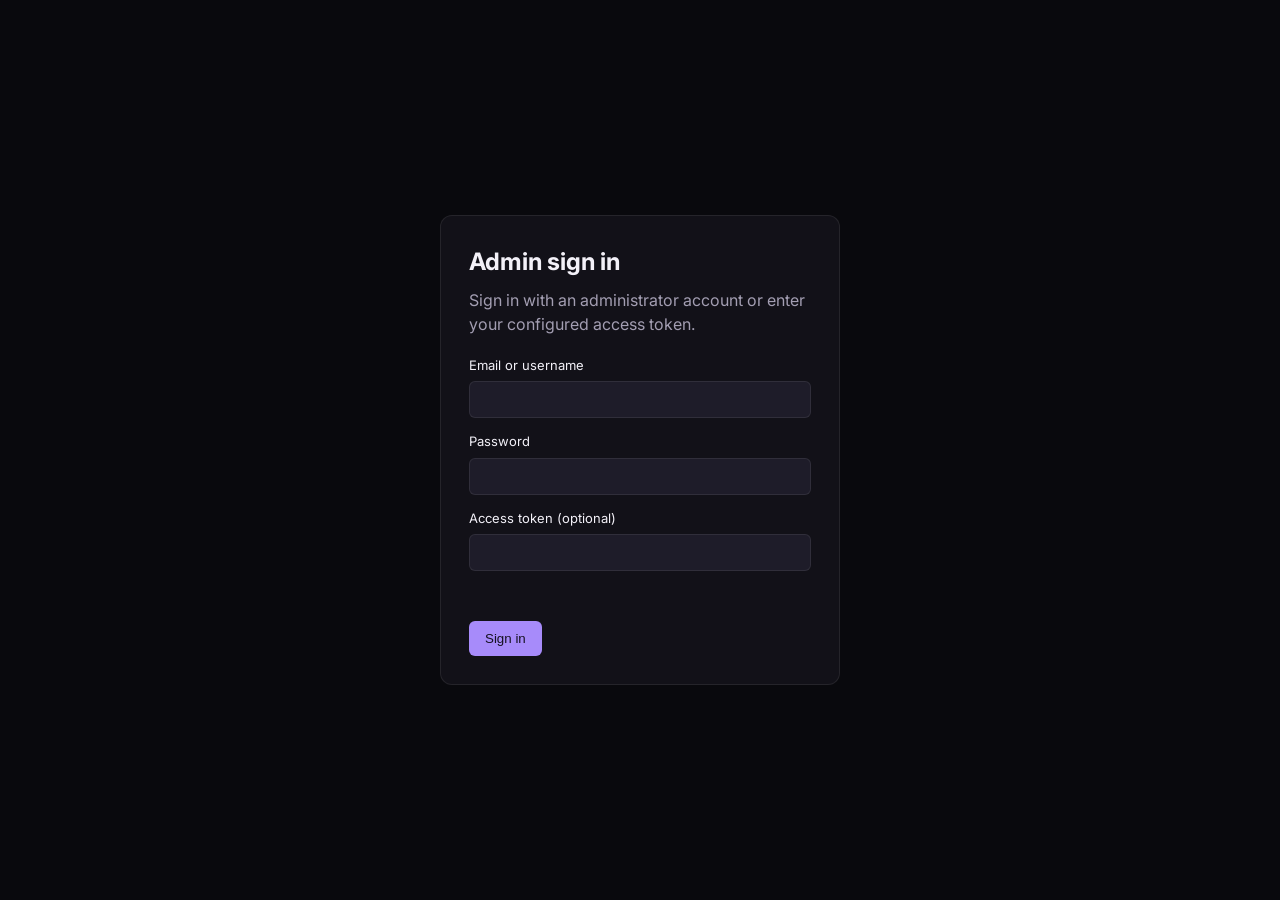
==== commit 3e2345a4: "Harden admin rendering and remove misleading sample data" ====
--- a/admin-preview/index.html
+++ b/admin-preview/index.html
@@ -22,11 +22,11 @@
   <!-- Top Demo Data Indicator Banner -->
   <header class="demo-banner">
     <div class="demo-banner-left">
-      <span class="demo-tag">DEMO DATA</span>
-      <span class="demo-banner-text">Admin Prototype · Simulated accounts &amp; metrics</span>
+      <span class="demo-tag">LOCAL PREVIEW</span>
+      <span class="demo-banner-text">Admin integration under validation</span>
     </div>
     <div class="demo-banner-right">
-      <span>Offline Sandbox · Zero production telemetry</span>
+      <span>Some sections are not available yet</span>
     </div>
   </header>
 
@@ -74,7 +74,7 @@
             </svg>
           </span>
           <span class="nav-label">Live Sessions</span>
-          <span class="nav-badge" style="color: var(--success); font-size: 10px;">● 8</span>
+          <span class="nav-badge" style="color: var(--success); font-size: 10px;"></span>
         </a>
 
         <!-- 4. Analytics -->
--- a/admin-preview/css/components.css
+++ b/admin-preview/css/components.css
@@ -734,3 +734,13 @@
   pointer-events: none;
   z-index: 999;
 }
+/* Authentication gate shown before loading administrative data. */
+.admin-login-gate { position: fixed; inset: 0; z-index: 10000; background: var(--bg); display: grid; place-items: center; padding: 24px; }
+.admin-login-form { width: min(100%, 400px); padding: 28px; border: 1px solid var(--border); border-radius: 12px; background: var(--surface); color: var(--text); }
+.admin-login-form h1 { margin: 0 0 8px; font-size: 24px; }
+.admin-login-form p { color: var(--muted); margin: 0 0 20px; }
+.admin-login-form label { display: block; margin: 14px 0; font-size: 13px; }
+.admin-login-form input { display: block; width: 100%; box-sizing: border-box; margin-top: 6px; padding: 10px; color: var(--text); background: var(--surface-soft); border: 1px solid var(--border); border-radius: 6px; }
+.admin-login-form input:focus-visible, .admin-login-form button:focus-visible { outline: 2px solid var(--accent); outline-offset: 2px; }
+.admin-login-form button { padding: 10px 16px; border: 0; border-radius: 6px; background: var(--accent); color: #151120; cursor: pointer; }
+.admin-login-form .admin-login-error { color: #ff9c9c; min-height: 1em; }
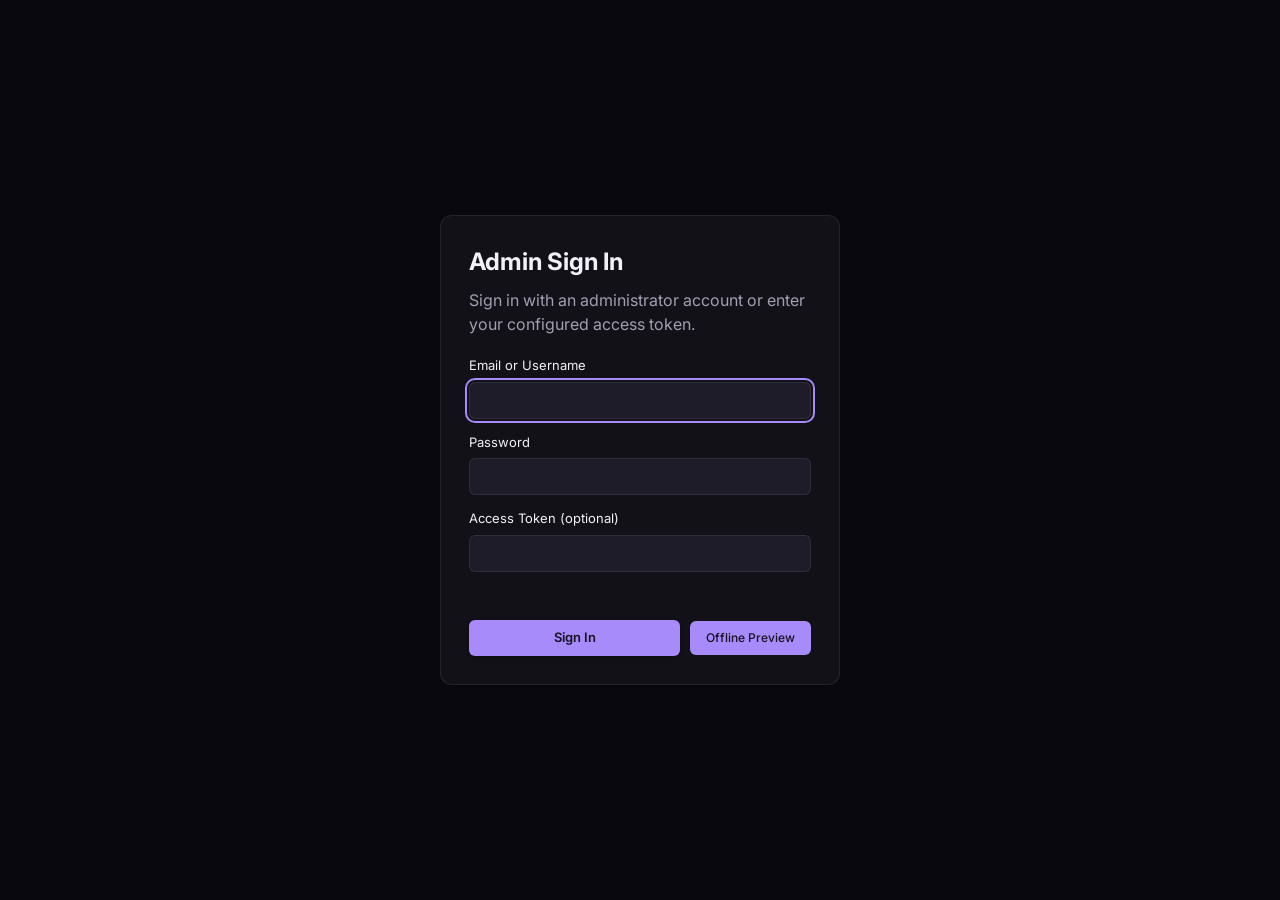
==== commit 23638c10: "feat(auth): harden desktop auth lifecycle, guest mode, api fallback, and admin preview gates" ====
--- a/admin-preview/index.html
+++ b/admin-preview/index.html
@@ -3,30 +3,33 @@
 <head>
   <meta charset="UTF-8" />
   <meta name="viewport" content="width=device-width, initial-scale=1.0" />
+  <meta http-equiv="Cache-Control" content="no-cache, no-store, must-revalidate" />
+  <meta http-equiv="Pragma" content="no-cache" />
+  <meta http-equiv="Expires" content="0" />
   <title>Larpiano Control Center — Admin Preview</title>
   <link rel="icon" type="image/svg+xml" href="assets/logo.svg" />
 
   <!-- Google Fonts: Plus Jakarta Sans, Inter & JetBrains Mono -->
   <link rel="preconnect" href="https://fonts.googleapis.com" />
   <link rel="preconnect" href="https://fonts.gstatic.com" crossorigin />
-  <link href="https://fonts.googleapis.com/css2?family=Plus+Jakarta+Sans:wght@400;500;600;700;800&family=Inter:wght@400;500;600;700&family=JetBrains+Mono:wght@400;500;600&display=swap" rel="stylesheet" />
+  <link href="https://fonts.googleapis.com/css2?family=Inter:wght@400;500;600;700;800&family=Plus+Jakarta+Sans:wght@500;600;700;800&family=JetBrains+Mono:wght@400;500;600&display=swap" rel="stylesheet" />
 
   <!-- CSS Design Tokens, Layout & Components -->
-  <link rel="stylesheet" href="css/tokens.css?v=4.1.0" />
-  <link rel="stylesheet" href="css/layout.css?v=4.1.0" />
-  <link rel="stylesheet" href="css/components.css?v=4.1.0" />
-  <link rel="stylesheet" href="css/pages.css?v=4.1.0" />
+  <link rel="stylesheet" href="css/tokens.css?v=5.2.0" />
+  <link rel="stylesheet" href="css/layout.css?v=5.2.0" />
+  <link rel="stylesheet" href="css/components.css?v=5.2.0" />
+  <link rel="stylesheet" href="css/pages.css?v=5.2.0" />
 </head>
 <body>
 
   <!-- Top Demo Data Indicator Banner -->
   <header class="demo-banner">
     <div class="demo-banner-left">
-      <span class="demo-tag">LOCAL PREVIEW</span>
-      <span class="demo-banner-text">Admin integration under validation</span>
+      <span class="demo-tag">CONTROL CENTER</span>
+      <span class="demo-banner-text">Larpiano Admin Fleet Console</span>
     </div>
     <div class="demo-banner-right">
-      <span>Some sections are not available yet</span>
+      <span class="fleet-channel-tag">v1.1.0-beta.1 · Fleet Connected</span>
     </div>
   </header>
 
@@ -74,7 +77,7 @@
             </svg>
           </span>
           <span class="nav-label">Live Sessions</span>
-          <span class="nav-badge" style="color: var(--success); font-size: 10px;"></span>
+          <span class="nav-badge live-badge">8</span>
         </a>
 
         <!-- 4. Analytics -->
@@ -194,22 +197,22 @@
           <!-- Admin Profile Pill -->
           <div style="position: relative;">
             <button class="header-profile-btn" id="header-profile-btn">
-              <div class="profile-avatar">O</div>
-              <span class="profile-name">ojesh</span>
+              <div class="profile-avatar">A</div>
+              <span class="profile-name">Administrator</span>
               <svg width="12" height="12" viewBox="0 0 24 24" fill="none" stroke="currentColor" stroke-width="2" style="color: var(--subtle);"><polyline points="6 9 12 15 18 9"/></svg>
             </button>
 
             <!-- Profile Popover -->
             <div class="popover-menu" id="profile-popover">
               <div style="padding: 8px 12px; border-bottom: 1px solid var(--border-subtle); margin-bottom: 4px;">
-                <div style="font-size: 13px; font-weight: 600; color: var(--text);">ojesh (Owner)</div>
-                <div style="font-size: 11px; color: var(--subtle);">admin@larpiano.internal</div>
+                <div class="popover-user-name" style="font-size: 13px; font-weight: 600; color: var(--text);">Administrator</div>
+                <div class="popover-user-role" style="font-size: 11px; color: var(--subtle);">Control Center</div>
               </div>
               <div class="popover-item" id="profile-action-settings">
                 <span>⚙️</span> Control Center Settings
               </div>
               <div class="popover-item" id="profile-action-signout" style="color: var(--danger);">
-                <span>🚪</span> Sign out (Demo)
+                <span>🚪</span> Sign out
               </div>
             </div>
           </div>
@@ -313,6 +316,6 @@
   <canvas id="confetti-canvas"></canvas>
 
   <!-- ES Module Application Coordinator -->
-  <script type="module" src="js/app.js?v=4.1.0"></script>
+  <script type="module" src="js/app.js?v=5.2.0"></script>
 </body>
 </html>
--- a/admin-preview/css/tokens.css
+++ b/admin-preview/css/tokens.css
@@ -37,11 +37,11 @@
   --danger-bg: rgba(248, 113, 113, 0.12);
   --offline: #6B7280;        /* Offline */
 
-  /* Typography — Clean, Bold, Modern Sans */
-  --font-display: "Plus Jakarta Sans", "Inter", -apple-system, BlinkMacSystemFont, "Segoe UI", sans-serif;
-  --font-serif: "Plus Jakarta Sans", "Inter", sans-serif; /* Replaced spindly serif with modern display */
-  --font-sans: "Inter", "Plus Jakarta Sans", -apple-system, BlinkMacSystemFont, sans-serif;
-  --font-mono: "JetBrains Mono", ui-monospace, SFMono-Regular, Menlo, Consolas, monospace;
+  /* Typography — Clean, Bold, Modern Unslop Sans */
+  --font-display: "Plus Jakarta Sans", "Inter", system-ui, -apple-system, BlinkMacSystemFont, "Segoe UI", Roboto, "Helvetica Neue", Arial, sans-serif;
+  --font-sans: "Inter", "Plus Jakarta Sans", system-ui, -apple-system, BlinkMacSystemFont, "Segoe UI", Roboto, "Helvetica Neue", Arial, sans-serif;
+  --font-serif: "Plus Jakarta Sans", "Inter", system-ui, sans-serif;
+  --font-mono: "JetBrains Mono", ui-monospace, SFMono-Regular, Menlo, Monaco, Consolas, "Liberation Mono", "Courier New", monospace;
 
   /* Type Scale */
   --text-xs: 0.75rem;       /* 12px */
--- a/admin-preview/css/layout.css
+++ b/admin-preview/css/layout.css
@@ -174,6 +174,24 @@
 .nav-label {
   flex: 1;
   white-space: nowrap;
+}
+
+
+.nav-badge.live-badge {
+  background: rgba(52, 211, 153, 0.15);
+  color: #34D399;
+  border: 1px solid rgba(52, 211, 153, 0.3);
+  font-size: 10px;
+  font-weight: 700;
+  padding: 1px 6px;
+  border-radius: var(--radius-full);
+}
+
+.fleet-channel-tag {
+  color: var(--accent-soft);
+  font-family: var(--font-mono);
+  font-size: 11px;
+  font-weight: 600;
 }
 
 .nav-badge {
--- a/admin-preview/css/components.css
+++ b/admin-preview/css/components.css
@@ -299,21 +299,10 @@
 
 .badge-tempo {
   background-color: var(--surface-soft);
-  color: #D1CFDB;
-  border: 1px solid var(--border);
-  font-family: var(--font-mono);
-  font-size: 11px;
-  font-weight: 500;
-  padding: 2px 7px;
-  border-radius: var(--radius-xs);
-  letter-spacing: -0.01em;
-}
-
-.badge-tempo-boost {
-  background-color: rgba(167, 139, 250, 0.14);
-  color: var(--accent-soft);
-  border: 1px solid rgba(167, 139, 250, 0.35);
-  font-family: var(--font-mono);
+  color: #DDD9EC;
+  border: 1px solid var(--border);
+  font-family: var(--font-sans);
+  font-feature-settings: "tnum";
   font-size: 11px;
   font-weight: 600;
   padding: 2px 7px;
@@ -321,11 +310,102 @@
   letter-spacing: -0.01em;
 }
 
+.badge-tempo-boost {
+  background-color: rgba(167, 139, 250, 0.14);
+  color: var(--accent-soft);
+  border: 1px solid rgba(167, 139, 250, 0.35);
+  font-family: var(--font-sans);
+  font-feature-settings: "tnum";
+  font-size: 11px;
+  font-weight: 600;
+  padding: 2px 7px;
+  border-radius: var(--radius-xs);
+  letter-spacing: -0.01em;
+}
+
 .piano-mapping-text {
+  font-family: var(--font-sans) !important;
+  font-size: 13px;
+  font-weight: 500;
+  color: #DDD9EC;
+  letter-spacing: -0.01em;
+}
+
+/* Player Table Cells */
+.player-cell {
+  display: inline-flex;
+  align-items: center;
+  gap: 10px;
+}
+
+.player-avatar-circle {
+  width: 26px;
+  height: 26px;
+  border-radius: var(--radius-full);
+  background: linear-gradient(135deg, #2A243D 0%, #1E1A2C 100%);
+  border: 1px solid rgba(167, 139, 250, 0.3);
+  display: inline-flex;
+  align-items: center;
+  justify-content: center;
+  font-size: 11px;
+  font-weight: 700;
+  color: var(--accent-soft);
+  flex-shrink: 0;
+}
+
+.player-info {
+  display: flex;
+  flex-direction: column;
+  gap: 1px;
+}
+
+.player-name {
+  color: #FFFFFF;
+  font-size: 13px;
+  font-weight: 600;
+  letter-spacing: -0.01em;
+}
+
+.player-version {
+  font-family: var(--font-mono);
+  font-size: 10px;
+  color: var(--subtle);
+  letter-spacing: 0;
+}
+
+.player-song-title {
+  color: #E6E3F0;
+  font-size: 13px;
+  font-weight: 500;
+}
+
+.badge-status {
+  display: inline-flex;
+  align-items: center;
+  gap: 6px;
   font-family: var(--font-sans);
-  font-size: 13px;
-  font-weight: 500;
-  color: #DDD9EC;
+  font-size: 11px;
+  font-weight: 600;
+  padding: 3px 9px;
+  border-radius: var(--radius-full);
+}
+
+.badge-status.badge-playing {
+  background-color: rgba(52, 211, 153, 0.12);
+  color: #34D399;
+  border: 1px solid rgba(52, 211, 153, 0.3);
+}
+
+.badge-status.badge-idle {
+  background-color: rgba(251, 191, 36, 0.12);
+  color: #FBBF24;
+  border: 1px solid rgba(251, 191, 36, 0.3);
+}
+
+.badge-status.badge-offline {
+  background-color: rgba(107, 114, 128, 0.12);
+  color: #9CA3AF;
+  border: 1px solid rgba(107, 114, 128, 0.3);
 }
 
 .status-indicator-dot {
